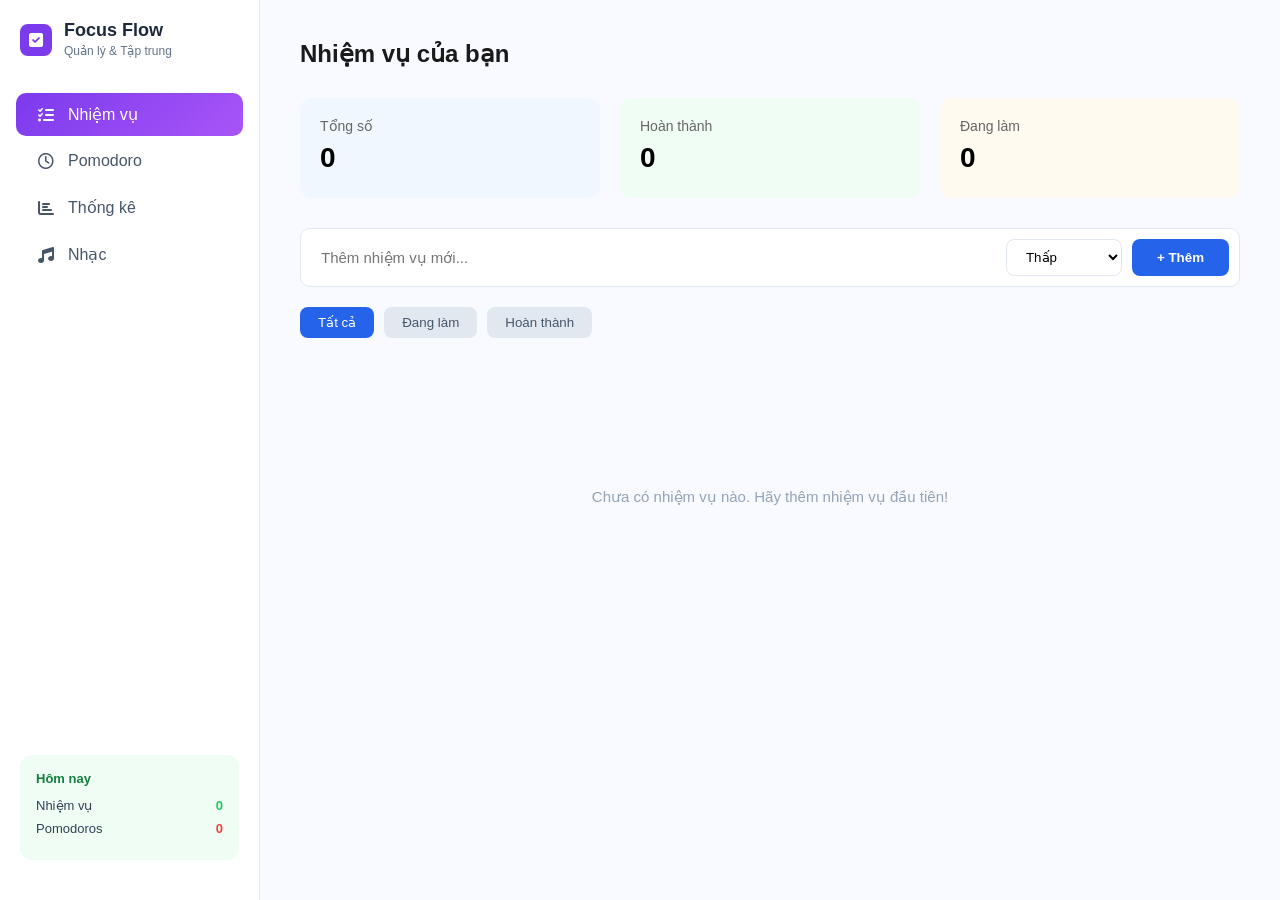
==== index.html @ eb1d490a "first commit" ====
<!DOCTYPE html>
<html lang="en">

<head>
  <meta charset="UTF-8">
  <meta name="viewport" content="width=device-width, initial-scale=1.0">
  <title>Document</title>
  <link rel="stylesheet" href="style.css">
  <link rel="stylesheet" href="https://cdnjs.cloudflare.com/ajax/libs/font-awesome/6.0.0/css/all.min.css">
</head>

<body>
  <div class="sidebar">
    <div class="logo-section">
      <div class="logo-icon">
        <i class="fas fa-check-square"></i>
      </div>
      <div class="logo-text">
        <span class="brand-name">Focus Flow</span>
        <span class="sub-text">Quản lý & Tập trung</span>
      </div>
    </div>

    <nav class="menu">
      <a href="#" class="menu-item active">
        <i class="fas fa-tasks"></i> Nhiệm vụ
      </a>
      <a href="promoro.html" class="menu-item">
        <i class="far fa-clock"></i> Pomodoro
      </a>
      <a href="#" class="menu-item">
        <i class="fas fa-chart-bar"></i> Thống kê
      </a>
      <a href="#" class="menu-item">
        <i class="fas fa-music"></i> Nhạc
      </a>
    </nav>

    <div class="today-stats">
      <p class="stats-title">Hôm nay</p>
      <div class="stats-row">
        <span>Nhiệm vụ</span>
        <span class="count green">0</span>
      </div>
      <div class="stats-row">
        <span>Pomodoros</span>
        <span class="count red">0</span>
      </div>
    </div>
  </div>

  <div class="main-content">
    <header>
      <h1>Nhiệm vụ của bạn</h1>
    </header>

    <div class="stats-container">
      <div class="stat-card blue">
        <p>Tổng số</p>
        <span class="stat-number">0</span>
      </div>
      <div class="stat-card green">
        <p>Hoàn thành</p>
        <span class="stat-number">0</span>
      </div>
      <div class="stat-card orange">
        <p>Đang làm</p>
        <span class="stat-number">0</span>
      </div>
    </div>

    <div class="add-task-bar">
      <input type="text" placeholder="Thêm nhiệm vụ mới..." class="task-input">

      <select class="priority-select">
        <option value="low">Thấp</option>
        <option value="medium">Trung bình</option>
        <option value="high">Cao</option>
      </select>

      <button class="add-btn">+ Thêm</button>
    </div>

    <div class="filter-group">
      <button class="filter-btn active">Tất cả</button>
      <button class="filter-btn">Đang làm</button>
      <button class="filter-btn">Hoàn thành</button>
    </div>

    <div class="empty-state">
      <p>Chưa có nhiệm vụ nào. Hãy thêm nhiệm vụ đầu tiên!</p>
    </div>
  </div>


</body>


</html>
---- style.css ----
/* 1. Reset định dạng cơ bản */
* {
  margin: 0;
  padding: 0;
  box-sizing: border-box;
  font-family: 'Inter', sans-serif;
}

body {
  background-color: #f8fafc;
}

/* 2. Khung Sidebar Cố Định */
.sidebar {
  width: 260px;
  height: 100vh;
  background: white;
  display: flex;
  flex-direction: column;
  border-right: 1px solid #e2e8f0;
  position: fixed;
  left: 0;
  top: 0;
  padding: 20px 0;
  z-index: 100;
}

.logo-section {
  display: flex;
  align-items: center;
  padding: 0 20px 30px;
}

.logo-icon {
  width: 32px;
  height: 32px;
  background: #7c3aed;
  color: white;
  border-radius: 8px;
  display: flex;
  justify-content: center;
  align-items: center;
  margin-right: 12px;
}

.brand-name {
  display: block;
  font-weight: 700;
  font-size: 18px;
  color: #1e293b;
}

.sub-text {
  font-size: 12px;
  color: #64748b;
}

.menu {
  flex-grow: 1;
}

.menu-item {
  display: flex;
  align-items: center;
  padding: 12px 20px;
  margin: 4px 16px;
  border-radius: 10px;
  color: #475569;
  text-decoration: none;
  font-weight: 500;
  transition: 0.2s;
}

.menu-item i {
  margin-right: 12px;
  width: 20px;
  text-align: center;
}

.menu-item.active {
  background: linear-gradient(135deg, #7c3aed, #a855f7);
  color: white;
}

.menu-item:hover:not(.active) {
  background-color: #f1f5f9;
}

.today-stats {
  background-color: #f0fdf4;
  margin: 20px;
  padding: 16px;
  border-radius: 12px;
}

.stats-title {
  font-size: 13px;
  color: #15803d;
  font-weight: 600;
  margin-bottom: 12px;
}

.stats-row {
  display: flex;
  justify-content: space-between;
  font-size: 13px;
  margin-bottom: 8px;
  color: #334155;
}

.count {
  font-weight: 700;
}

.count.green {
  color: #22c55e;
}

.count.red {
  color: #ef4444;
}

/* 3. Layout Nội Dung Chính (Nhiệm vụ & Pomodoro) */
.main-content,
.pomodoro-container {
  margin-left: 260px;
  width: calc(100% - 260px);
  padding: 40px;
  background-color: #f8faff;
  min-height: 100vh;
  display: flex;
  flex-direction: column;
}

/* Cấu trúc riêng cho trang Nhiệm vụ */
.main-content h1 {
  font-size: 24px;
  margin-bottom: 30px;
  color: #1a1a1a;
}

.stats-container {
  display: grid;
  grid-template-columns: repeat(3, 1fr);
  gap: 20px;
  margin-bottom: 30px;
}

.stat-card {
  padding: 20px;
  border-radius: 12px;
  height: 100px;
}

.stat-card p {
  font-size: 14px;
  margin-bottom: 8px;
  color: #666;
}

.stat-number {
  font-size: 28px;
  font-weight: bold;
}

.stat-card.blue {
  background-color: #f0f7ff;
}

.stat-card.green {
  background-color: #f0fdf4;
}

.stat-card.orange {
  background-color: #fffaf0;
}

.add-task-bar {
  display: flex;
  gap: 10px;
  background: white;
  padding: 10px;
  border-radius: 10px;
  border: 1px solid #e2e8f0;
  margin-bottom: 20px;
}

.task-input {
  flex-grow: 1;
  border: none;
  outline: none;
  padding: 10px;
  font-size: 15px;
}

.priority-select {
  border: 1px solid #e2e8f0;
  border-radius: 8px;
  padding: 0 15px;
  background: #fff;
  cursor: pointer;
}

.add-btn {
  background-color: #2563eb;
  color: white;
  border: none;
  padding: 10px 25px;
  border-radius: 8px;
  font-weight: 600;
  cursor: pointer;
}

.filter-group {
  display: flex;
  gap: 10px;
  margin-bottom: 50px;
}

.filter-btn {
  padding: 8px 18px;
  border-radius: 8px;
  border: none;
  background: #e2e8f0;
  color: #475569;
  font-weight: 500;
  cursor: pointer;
}

.filter-btn.active {
  background-color: #2563eb;
  color: white;
}

.empty-state {
  text-align: center;
  color: #94a3b8;
  margin-top: 100px;
  font-size: 15px;
}

/* 4. Cấu trúc riêng cho trang Pomodoro */
.pomodoro-container {
  align-items: center;
  padding: 60px 20px;
}

.pomo-header {
  text-align: center;
  margin-bottom: 30px;
}

.pomo-header h1 {
  font-size: 28px;
  margin-bottom: 5px;
}

.pomo-count {
  color: #64748b;
  font-size: 14px;
}

.mode-switch {
  display: flex;
  justify-content: center;
  gap: 15px;
  margin-bottom: 40px;
}

.mode-btn {
  padding: 10px 25px;
  border-radius: 12px;
  border: none;
  font-weight: 600;
  cursor: pointer;
  display: flex;
  align-items: center;
  gap: 8px;
  transition: 0.3s;
}

.mode-btn.red {
  background-color: #ef4444;
  color: white;
}

.mode-btn.gray {
  background-color: #e2e8f0;
  color: #475569;
}

.timer-display {
  background: white;
  padding: 40px 80px;
  border-radius: 24px;
  box-shadow: 0 10px 30px rgba(0, 0, 0, 0.05);
  margin-bottom: 40px;
  display: flex;
  justify-content: center;
}

.circle-outer {
  width: 280px;
  height: 280px;
  border: 15px solid #f1f5f9;
  border-radius: 50%;
  display: flex;
  flex-direction: column;
  justify-content: center;
  align-items: center;
}

.minutes {
  font-size: 60px;
  font-weight: 800;
  color: #1e293b;
  display: block;
}

.label {
  color: #64748b;
  font-size: 16px;
  margin-top: -5px;
}

.controls {
  display: flex;
  justify-content: center;
  gap: 20px;
  margin-bottom: 50px;
}

.start-btn {
  background-color: #00ca4e;
  color: white;
  padding: 15px 40px;
  border-radius: 12px;
  border: none;
  font-size: 18px;
  font-weight: bold;
  cursor: pointer;
  box-shadow: 0 4px 15px rgba(0, 202, 78, 0.3);
}

.reset-btn {
  background-color: #64748b;
  color: white;
  padding: 15px 30px;
  border-radius: 12px;
  border: none;
  font-size: 18px;
  cursor: pointer;
}

.pomo-info {
  width: 100%;
  max-width: 500px;
  background-color: #eff6ff;
  padding: 25px;
  border-radius: 12px;
  color: #1e40af;
}

.pomo-info h3 {
  font-size: 16px;
  margin-bottom: 10px;
}

.pomo-info ul {
  padding-left: 20px;
  font-size: 14px;
  line-height: 1.8;
}
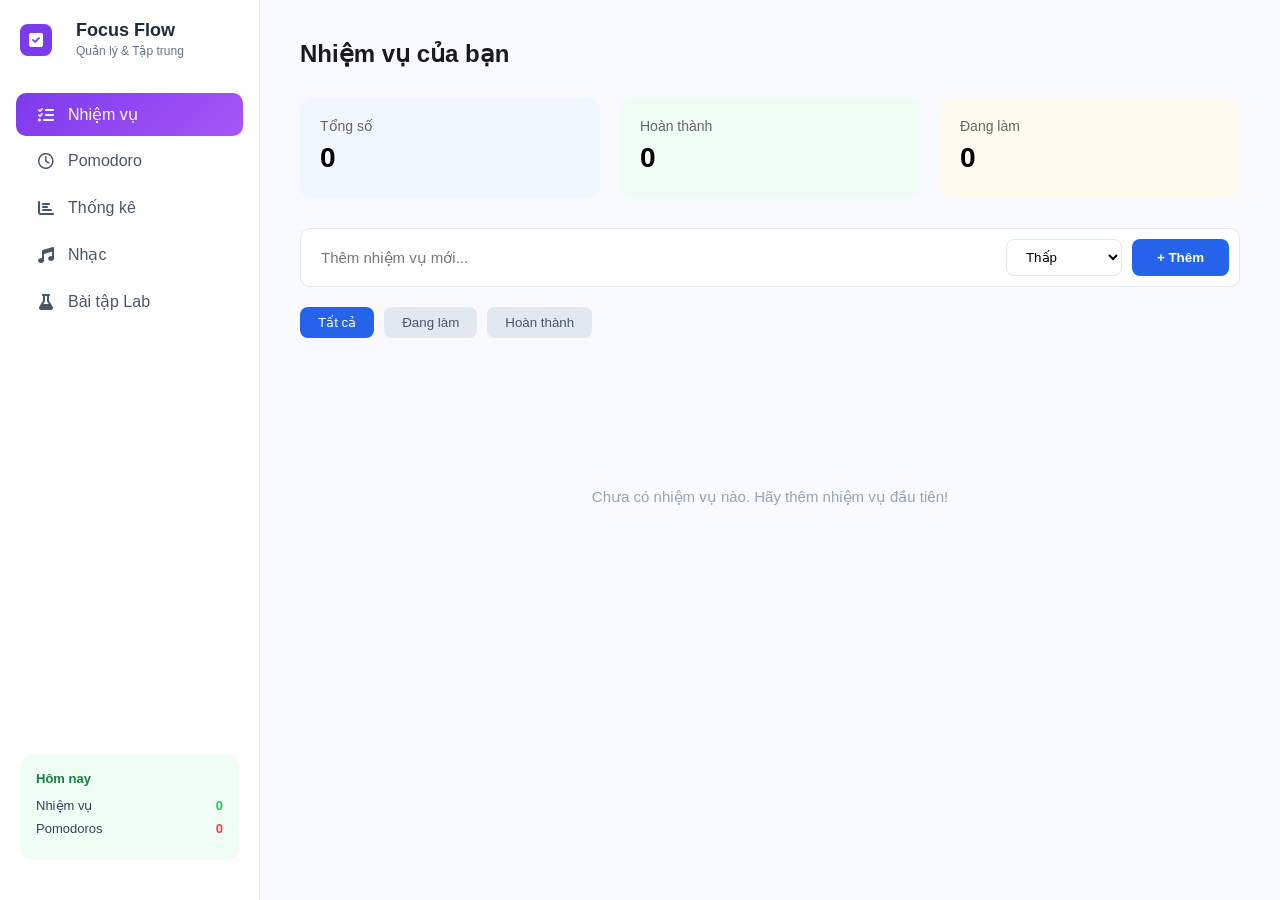
==== commit 9932dd64: "add yml" ====
--- a/index.html
+++ b/index.html
@@ -22,17 +22,20 @@
     </div>
 
     <nav class="menu">
-      <a href="#" class="menu-item active">
+      <a href="index.html" class="menu-item active">
         <i class="fas fa-tasks"></i> Nhiệm vụ
       </a>
       <a href="promoro.html" class="menu-item">
         <i class="far fa-clock"></i> Pomodoro
       </a>
-      <a href="#" class="menu-item">
+      <a href="statistical.html" class="menu-item">
         <i class="fas fa-chart-bar"></i> Thống kê
       </a>
-      <a href="#" class="menu-item">
+      <a href="music.html" class="menu-item">
         <i class="fas fa-music"></i> Nhạc
+      </a>
+      <a href="baitap.html" class="menu-item">
+        <i class="fas fa-flask"></i> Bài tập Lab
       </a>
     </nav>
 
--- a/style.css
+++ b/style.css
@@ -120,7 +120,7 @@
   color: #ef4444;
 }
 
-/* 3. Layout Nội Dung Chính (Nhiệm vụ & Pomodoro) */
+/* 3. Layout Nội Dung Chính - ĐÃ SỬA ĐỂ CĂN GIỮA */
 .main-content,
 .pomodoro-container {
   margin-left: 260px;
@@ -130,6 +130,13 @@
   min-height: 100vh;
   display: flex;
   flex-direction: column;
+  align-items: center; /* Thêm dòng này để căn giữa mọi thứ trong trang Thống kê/Nhạc */
+}
+
+/* Ép các khối con trong main-content không giãn quá rộng */
+.main-content > * {
+    width: 100%;
+    max-width: 1000px; /* Độ rộng tối đa để cân đối giữa màn hình */
 }
 
 /* Cấu trúc riêng cho trang Nhiệm vụ */
@@ -137,6 +144,7 @@
   font-size: 24px;
   margin-bottom: 30px;
   color: #1a1a1a;
+  text-align: left; /* Tiêu đề vẫn để bên trái cho đẹp */
 }
 
 .stats-container {
@@ -321,6 +329,7 @@
   color: #64748b;
   font-size: 16px;
   margin-top: -5px;
+  text-align: center;
 }
 
 .controls {
@@ -370,4 +379,742 @@
   padding-left: 20px;
   font-size: 14px;
   line-height: 1.8;
+}
+
+
+/* --- TRANG THỐNG KÊ (ĐÃ GOM LẠI CHUẨN) --- */
+.stats-grid {
+    display: grid;
+    grid-template-columns: repeat(2, 1fr);
+    gap: 20px;
+    margin-bottom: 40px;
+}
+
+.stat-box {
+    padding: 30px;
+    border-radius: 16px;
+    display: flex;
+    flex-direction: column;
+    gap: 12px;
+    transition: transform 0.2s;
+}
+
+.stat-box:hover {
+    transform: translateY(-5px);
+}
+
+.stat-box.blue { background-color: #ebf5ff; color: #3b82f6; }
+.stat-box.red { background-color: #fff1f2; color: #f43f5e; }
+.stat-box.green { background-color: #f0fdf4; color: #22c55e; }
+.stat-box.purple { background-color: #faf5ff; color: #a855f7; }
+
+.stat-box i { font-size: 24px; }
+.stat-box .value { font-size: 32px; font-weight: 800; }
+.stat-box .label { font-size: 14px; font-weight: 500; opacity: 0.8; }
+
+.achievement-container {
+    background-color: #fffbeb;
+    padding: 30px;
+    border-radius: 20px;
+    border: 1px solid #fef3c7;
+}
+
+.achievement-header {
+    font-size: 20px;
+    font-weight: 700;
+    color: #92400e;
+    margin-bottom: 25px;
+    display: flex;
+    align-items: center;
+    gap: 12px;
+}
+
+.achievement-item {
+    background: white;
+    margin-bottom: 15px;
+    padding: 20px 25px;
+    border-radius: 12px;
+    display: flex;
+    justify-content: space-between;
+    align-items: center;
+    box-shadow: 0 2px 4px rgba(0,0,0,0.02);
+}
+
+.achievement-info {
+    display: flex;
+    align-items: center;
+    gap: 15px;
+}
+
+.achievement-info .icon { font-size: 20px; }
+.achievement-info .name { font-weight: 600; color: #1e293b; font-size: 16px; }
+.achievement-item .requirement { font-size: 14px; color: #64748b; }
+
+/* --- TRANG NHẠC (MUSIC PAGE) --- */
+
+
+.player-container {
+    background: white;
+    width: 100%;
+    max-width: 500px;
+    padding: 30px;
+    border-radius: 24px;
+    box-shadow: 0 10px 30px rgba(0,0,0,0.05);
+    margin-bottom: 30px;
+}
+
+.player-header {
+    font-weight: 700;
+    color: #7c3aed;
+    margin-bottom: 20px;
+    display: flex;
+    align-items: center;
+    gap: 10px;
+}
+
+.now-playing-card {
+    text-align: center;
+    margin-bottom: 30px;
+}
+
+.album-art {
+    width: 120px;
+    height: 120px;
+    background: linear-gradient(135deg, #a78bfa, #7c3aed);
+    border-radius: 50%;
+    margin: 0 auto 20px;
+    display: flex;
+    justify-content: center;
+    align-items: center;
+    color: white;
+    font-size: 40px;
+}
+
+.song-info h3 { font-size: 18px; margin-bottom: 5px; }
+.song-info p { color: #64748b; font-size: 14px; margin-bottom: 10px; }
+.song-info .tag {
+    background: #f1f5f9;
+    padding: 2px 12px;
+    border-radius: 20px;
+    font-size: 12px;
+    color: #64748b;
+}
+
+.player-controls {
+    display: flex;
+    justify-content: center;
+    gap: 20px;
+    margin: 20px 0;
+}
+
+.play-btn {
+    width: 50px;
+    height: 50px;
+    background: #7c3aed;
+    color: white;
+    border: none;
+    border-radius: 50%;
+    cursor: pointer;
+}
+
+.next-btn {
+    width: 50px;
+    height: 50px;
+    background: #f1f5f9;
+    color: #64748b;
+    border: none;
+    border-radius: 50%;
+    cursor: pointer;
+}
+
+.volume-slider {
+    display: flex;
+    align-items: center;
+    gap: 10px;
+    color: #64748b;
+}
+
+.volume-slider input { flex-grow: 1; accent-color: #7c3aed; }
+
+.playlist-title { font-weight: 600; margin-bottom: 15px; font-size: 14px; color: #475569; }
+.playlist-item {
+    padding: 12px 15px;
+    border-radius: 12px;
+    cursor: pointer;
+    transition: 0.2s;
+    margin-bottom: 8px;
+}
+
+.playlist-item.active { background-color: #f5f3ff; border-left: 4px solid #7c3aed; }
+.playlist-item:hover:not(.active) { background-color: #f8fafc; }
+.item-text strong { display: block; font-size: 14px; }
+.item-text span { font-size: 12px; color: #94a3b8; }
+
+.music-tips {
+    width: 100%;
+    max-width: 500px;
+    background-color: white;
+    padding: 25px;
+    border-radius: 20px;
+}
+
+.music-tips h3 { font-size: 16px; margin-bottom: 15px; }
+.music-tips ul { list-style: none; }
+.music-tips li { font-size: 14px; color: #475569; margin-bottom: 12px; display: flex; align-items: center; gap: 10px; }
+.music-tips i { color: #3b82f6; width: 20px; }
+
+
+/* --- INTRO PAGE STYLES --- */
+.intro-page {
+    background-color: #f8faff;
+    color: #1e293b;
+}
+
+.intro-header {
+    display: flex;
+    justify-content: space-between;
+    padding: 20px 10%;
+    align-items: center;
+    background: white;
+}
+
+.start-nav-btn {
+    background: linear-gradient(135deg, #6366f1, #a855f7);
+    color: white;
+    padding: 8px 25px;
+    border-radius: 8px;
+    text-decoration: none;
+    font-weight: 600;
+}
+
+.start-nav-bt {
+    background: linear-gradient(135deg, #6366f1, #a855f7);
+    color: white;
+    padding: 8px 25px;
+    border-radius: 8px;
+    text-decoration: none;
+    font-weight: 600;
+}
+.hero {
+    text-align: center;
+    padding: 80px 10%;
+}
+
+.hero h1 {
+    font-size: 48px;
+    color: #6366f1;
+    margin-bottom: 20px;
+}
+
+.feature-grid {
+    display: grid;
+    grid-template-columns: repeat(auto-fit, minmax(200px, 1fr));
+    gap: 25px;
+    padding: 40px 10%;
+}
+
+.feature-card {
+    background: white;
+    padding: 30px;
+    border-radius: 20px;
+    text-align: center;
+    box-shadow: 0 10px 25px rgba(0,0,0,0.05);
+}
+
+.f-icon {
+    width: 50px;
+    height: 50px;
+    border-radius: 12px;
+    display: flex;
+    justify-content: center;
+    align-items: center;
+    margin: 0 auto 20px;
+    color: white;
+    font-size: 20px;
+}
+
+.f-icon.blue { background: #3b82f6; }
+.f-icon.red { background: #ef4444; }
+.f-icon.purple { background: #a855f7; }
+.f-icon.green { background: #22c55e; }
+
+/* CTA Card */
+.cta-section {
+    padding: 80px 10%;
+}
+
+.cta-card {
+    background: linear-gradient(135deg, #3b82f6, #a855f7);
+    padding: 60px;
+    border-radius: 24px;
+    text-align: center;
+    color: white;
+}
+
+.cta-btn {
+    display: inline-block;
+    margin-top: 30px;
+    background: white;
+    color: #6366f1;
+    padding: 15px 40px;
+    border-radius: 12px;
+    text-decoration: none;
+    font-weight: 700;
+}
+
+
+
+.how-to-use {
+    padding: 60px 10%;
+    text-align: center;
+    background-color: #f8faff;
+}
+
+.how-to-use h2 {
+    margin-bottom: 40px;
+    font-size: 28px;
+}
+
+.step-container {
+    display: flex;
+    flex-direction: column;
+    align-items: center;
+    gap: 25px; /* Khoảng cách giữa các bước */
+}
+
+.step-item {
+    display: flex;
+    align-items: center;
+    width: 100%;
+    max-width: 800px;
+    gap: 20px;
+}
+
+.step-number {
+    width: 45px;
+    height: 45px;
+    background: linear-gradient(135deg, #6366f1, #a855f7);
+    color: white;
+    border-radius: 50%;
+    display: flex;
+    justify-content: center;
+    align-items: center;
+    font-weight: bold;
+    flex-shrink: 0; /* Không cho vòng tròn bị bẹp */
+    box-shadow: 0 4px 10px rgba(99, 102, 241, 0.3);
+}
+
+.step-card {
+    background: white;
+    padding: 20px 30px;
+    border-radius: 15px;
+    flex-grow: 1;
+    text-align: left;
+    box-shadow: 0 10px 25px rgba(0, 0, 0, 0.05); /* Đổ bóng nhẹ */
+    transition: 0.3s;
+}
+
+.step-card:hover {
+    transform: translateX(10px); /* Hiệu ứng nhích sang phải khi di chuột */
+}
+
+.step-title {
+    font-weight: 700;
+    font-size: 18px;
+    margin-bottom: 8px;
+    display: flex;
+    align-items: center;
+    gap: 10px;
+    color: #1e293b;
+}
+
+.step-card p {
+    color: #64748b;
+    font-size: 14px;
+}
+
+
+
+
+.logo, .logo-section {
+  display: flex;
+  align-items: center; /* Quan trọng: giúp icon và chữ thẳng hàng */
+  gap: 12px;
+  padding: 0 20px 30px;
+}
+
+.logo-icon {
+  width: 32px;
+  height: 32px;
+  background: #7c3aed;
+  color: white;
+  border-radius: 8px;
+  display: flex;
+  justify-content: center;
+  align-items: center;
+  flex-shrink: 0;
+}
+
+.brand-name, .logo span {
+  font-weight: 700;
+  font-size: 18px;
+  color: #1e293b;
+}
+
+/* 3. Layout Nội Dung Chính (Dành cho trang Nhiệm vụ, Pomodoro, Thống kê, Nhạc) */
+.main-content,
+.pomodoro-container {
+  margin-left: 260px; /* Chừa khoảng trống cho Sidebar */
+  width: calc(100% - 260px);
+  padding: 40px;
+  min-height: 100vh;
+  display: flex;
+  flex-direction: column;
+  align-items: center; /* ÉP TẤT CẢ NỘI DUNG VÀO GIỮA CHIỀU NGANG */
+  background-color: #f8faff;
+}
+
+/* Giới hạn độ rộng nội dung để cân đối */
+.main-content > *, 
+.pomodoro-container > * {
+  width: 100%;
+  max-width: 1000px; 
+}
+
+/* 4. TRANG GIỚI THIỆU (Intro.html - Đã sửa lỗi căn giữa) */
+.intro-page { background-color: #f8faff; }
+
+.intro-header {
+  display: flex;
+  justify-content: space-between;
+  align-items: center;
+  padding: 20px 10%;
+  background: white;
+  width: 100%;
+  box-shadow: 0 2px 10px rgba(0,0,0,0.02);
+}
+
+.intro-header .logo { padding: 0; } /* Bỏ padding dư thừa ở header intro */
+
+.start-nav-btn {
+  background: linear-gradient(135deg, #6366f1, #a855f7);
+  color: white;
+  padding: 10px 25px;
+  border-radius: 8px;
+  text-decoration: none;
+  font-weight: 600;
+}
+
+.hero {
+  text-align: center;
+  padding: 80px 10%;
+  width: 100%;
+}
+
+.hero h1 { font-size: 48px; color: #6366f1; margin-bottom: 20px; }
+
+/* SỬA LỖI: Tính năng chính về giữa */
+.features {
+  padding: 80px 10%;
+  width: 100%;
+  display: flex;
+  flex-direction: column;
+  align-items: center;
+}
+
+.features h2 { margin-bottom: 50px; font-size: 32px; font-weight: 700; }
+
+.feature-grid {
+  display: grid;
+  grid-template-columns: repeat(auto-fit, minmax(250px, 1fr));
+  gap: 30px;
+  width: 100%;
+  max-width: 1200px;
+  margin: 0 auto; /* Căn giữa khối Grid */
+}
+
+.feature-card {
+  background: white;
+  padding: 40px 30px;
+  border-radius: 20px;
+  text-align: center;
+  box-shadow: 0 10px 30px rgba(0,0,0,0.05);
+  transition: transform 0.3s;
+}
+
+.feature-card:hover { transform: translateY(-10px); }
+
+/* SỬA LỖI: Cách sử dụng & Pomodoro Intro về giữa */
+.how-to-use {
+  padding: 60px 10%;
+  display: flex;
+  flex-direction: column;
+  align-items: center;
+  width: 100%;
+}
+
+.step-container {
+  display: flex;
+  flex-direction: column;
+  gap: 25px;
+  width: 100%;
+  max-width: 800px;
+}
+
+.step-item {
+  display: flex;
+  align-items: center;
+  gap: 20px;
+  width: 100%;
+}
+
+.step-number {
+  width: 45px;
+  height: 45px;
+  background: linear-gradient(135deg, #6366f1, #a855f7);
+  color: white;
+  border-radius: 50%;
+  display: flex;
+  justify-content: center;
+  align-items: center;
+  font-weight: bold;
+  flex-shrink: 0;
+}
+
+.step-card {
+  background: white;
+  padding: 25px 30px;
+  border-radius: 15px;
+  flex-grow: 1;
+  text-align: left;
+  box-shadow: 0 10px 25px rgba(0,0,0,0.05);
+}
+
+.pomo-intro-card {
+  background: white;
+  padding: 35px;
+  border-radius: 20px;
+  box-shadow: 0 10px 30px rgba(0,0,0,0.03);
+  margin: 40px auto; /* Căn giữa khối này */
+  width: 90%;
+  max-width: 900px;
+}
+
+/* 5. Các thành phần bổ trợ (Menu, Stats, Player, v.v.) */
+.menu-item {
+  display: flex;
+  align-items: center;
+  padding: 12px 20px;
+  margin: 4px 16px;
+  border-radius: 10px;
+  color: #475569;
+  text-decoration: none;
+  font-weight: 500;
+  transition: 0.2s;
+}
+
+.menu-item.active { background: linear-gradient(135deg, #7c3aed, #a855f7); color: white; }
+
+.pomo-standard { background-color: #f5f3ff; padding: 25px; border-radius: 15px; margin-bottom: 25px; }
+.dot { width: 8px; height: 8px; border-radius: 50%; display: inline-block; margin-right: 8px; }
+.dot.blue { background-color: #3b82f6; }
+.dot.green { background-color: #22c55e; }
+.dot.purple { background-color: #a855f7; }
+
+.cta-section { padding: 80px 10%; display: flex; justify-content: center; }
+.cta-card {
+  background: linear-gradient(135deg, #3b82f6, #a855f7);
+  padding: 60px;
+  border-radius: 24px;
+  text-align: center;
+  color: white;
+  width: 100%;
+  max-width: 900px;
+}
+
+.cta-btn {
+  display: inline-block;
+  margin-top: 30px;
+  background: white;
+  color: #6366f1;
+  padding: 15px 40px;
+  border-radius: 12px;
+  text-decoration: none;
+  font-weight: 700;
+}
+
+
+/* 1. Khung Header hồ sơ lớn cao cấp - Căn giữa bằng Flexbox */
+.lab-profile-header {
+  text-align: center;
+  margin-bottom: 45px;
+  padding: 35px 20px;
+  background: #ffffff;
+  border-radius: 20px;
+  box-shadow: 0 10px 25px -5px rgba(124, 58, 237, 0.08), 0 8px 16px -6px rgba(0, 0, 0, 0.02);
+  border: 1px solid #e2e8f0;
+  position: relative;
+  overflow: hidden;
+  
+  display: flex;
+  flex-direction: column;
+  align-items: center; /* Đẩy tên và các tag thông tin thẳng hàng ở chính giữa */
+}
+
+/* Đường sọc màu trang trí trên nóc hộp hồ sơ */
+.lab-profile-header::before {
+  content: '';
+  position: absolute;
+  top: 0;
+  left: 0;
+  width: 100%;
+  height: 5px;
+  background: linear-gradient(90deg, #7c3aed, #a855f7, #ec4899);
+}
+
+/* Tên sinh viên hiệu ứng chữ Gradient chuyển màu nổi bật */
+.lab-profile-header .student-name {
+  font-family: 'Inter', sans-serif;
+  font-size: 36px;
+  font-weight: 900;
+  letter-spacing: -1.5px;
+  margin-bottom: 15px;
+  
+  background: linear-gradient(135deg, #4f46e5 0%, #7c3aed 40%, #ec4899 100%);
+  -webkit-background-clip: text;
+  -webkit-text-fill-color: transparent;
+  background-clip: text;
+  filter: drop-shadow(0 2px 8px rgba(124, 58, 237, 0.15));
+}
+
+/* Cụm chứa MSSV & Lịch học - Canh đều vào giữa hàng ngang */
+.student-info-group {
+  display: flex;
+  justify-content: center; /* Căn giữa các mục con */
+  align-items: center;
+  gap: 30px;
+  flex-wrap: wrap;
+  margin-top: 10px;
+  width: 100%;
+}
+
+.lab-profile-header .student-info {
+  font-family: 'Inter', sans-serif;
+  font-size: 15px;
+  font-weight: 600;
+  color: #475569;
+  display: flex;
+  align-items: center;
+  gap: 8px;
+}
+
+.lab-profile-header .student-info i {
+  color: #7c3aed;
+  font-size: 16px;
+}
+
+/* Khung Highlight thông tin dạng nhãn Tag chuyên nghiệp */
+.lab-profile-header .highlight-text {
+  background: #f5f3ff;
+  color: #6d28d9;
+  padding: 4px 12px;
+  border-radius: 8px;
+  font-weight: 700;
+  font-size: 14px;
+  border: 1px solid #ddd6fe;
+}
+
+/* 2. Khối bao bọc phần danh sách bài tập - Căn giữa tiêu đề */
+.lab-section {
+  display: flex;
+  flex-direction: column;
+  align-items: center; /* Buộc tiêu đề section đứng ở giữa */
+  width: 100%;
+}
+
+/* Tiêu đề mục "DANH SÁCH BÀI TẬP LAB" */
+.lab-section-title {
+  font-family: 'Inter', sans-serif;
+  font-size: 20px;
+  font-weight: 800;
+  color: #0f172a;
+  margin-bottom: 35px;
+  text-transform: uppercase;
+  letter-spacing: 1px;
+  position: relative;
+  display: inline-block;
+  text-align: center;
+}
+
+/* Thanh nhấn trang trí nằm ngay TRỌNG TÂM dưới tiêu đề */
+.lab-section-title::after {
+  content: '';
+  position: absolute;
+  bottom: -8px;
+  left: 50%;
+  transform: translateX(-50%); /* Căn chuẩn 50% từ tâm chữ ra */
+  width: 55px;
+  height: 4px;
+  background: linear-gradient(90deg, #7c3aed, #ec4899);
+  border-radius: 10px;
+}
+
+/* 3. Lưới hiển thị các Card bài tập (Giữ nguyên tỉ lệ co giãn lưới rộng rãi bên phải) */
+.lab-grid {
+  display: grid;
+  grid-template-columns: repeat(auto-fill, minmax(280px, 1fr));
+  gap: 25px;
+  width: 100%;
+  padding-bottom: 60px;
+}
+
+/* Khung thẻ bài tập lẻ */
+.lab-card {
+  background: white;
+  padding: 25px 20px;
+  border-radius: 16px;
+  box-shadow: 0 4px 6px -1px rgba(0, 0, 0, 0.05), 0 2px 4px -1px rgba(0, 0, 0, 0.03);
+  border: 1px solid #e2e8f0;
+  display: flex;
+  flex-direction: column;
+  justify-content: space-between;
+  gap: 15px;
+  transition: transform 0.2s, box-shadow 0.2s;
+}
+
+.lab-card:hover {
+  transform: translateY(-4px);
+  box-shadow: 0 10px 15px -3px rgba(0, 0, 0, 0.05);
+}
+
+.lab-card h3 {
+  font-size: 18px;
+  color: #1e293b;
+  font-weight: 700;
+  text-align: center;
+}
+
+.lab-btn-group {
+  display: flex;
+  flex-direction: column;
+  gap: 8px;
+}
+
+/* Nút liên kết xem bài tập lab */
+.lab-btn {
+  display: block;
+  background: #f1f5f9;
+  color: #475569;
+  padding: 10px;
+  text-align: center;
+  text-decoration: none;
+  border-radius: 8px;
+  font-weight: 600;
+  font-size: 14px;
+  transition: all 0.2s;
+}
+
+.lab-btn:hover {
+  background: linear-gradient(135deg, #7c3aed, #a855f7);
+  color: white;
 }
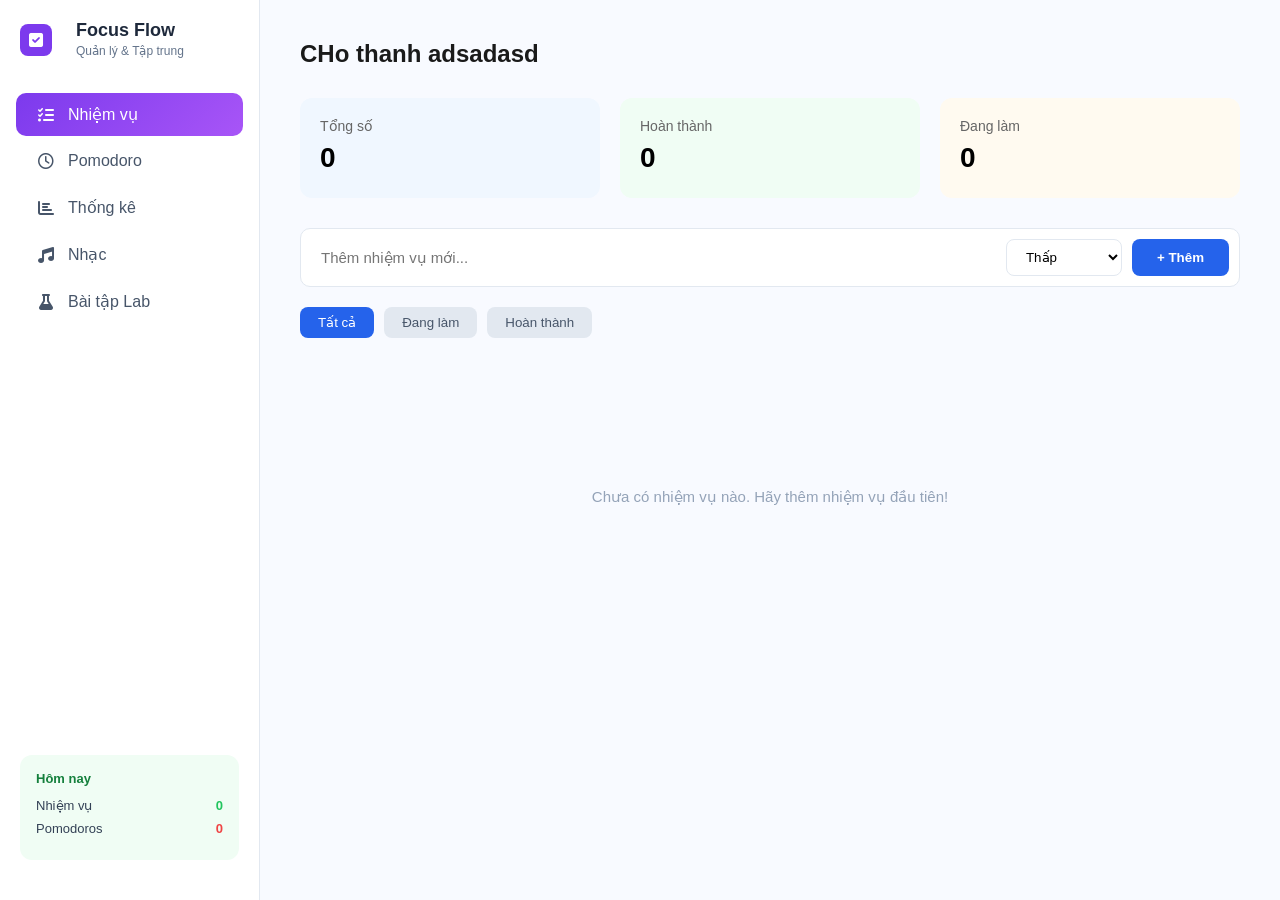
==== commit 93d8dcd6: "change name 2" ====
--- a/index.html
+++ b/index.html
@@ -54,7 +54,7 @@
 
   <div class="main-content">
     <header>
-      <h1>Nhiệm vụ của bạn</h1>
+      <h1>CHo thanh  adsadasd</h1>
     </header>
 
     <div class="stats-container">
